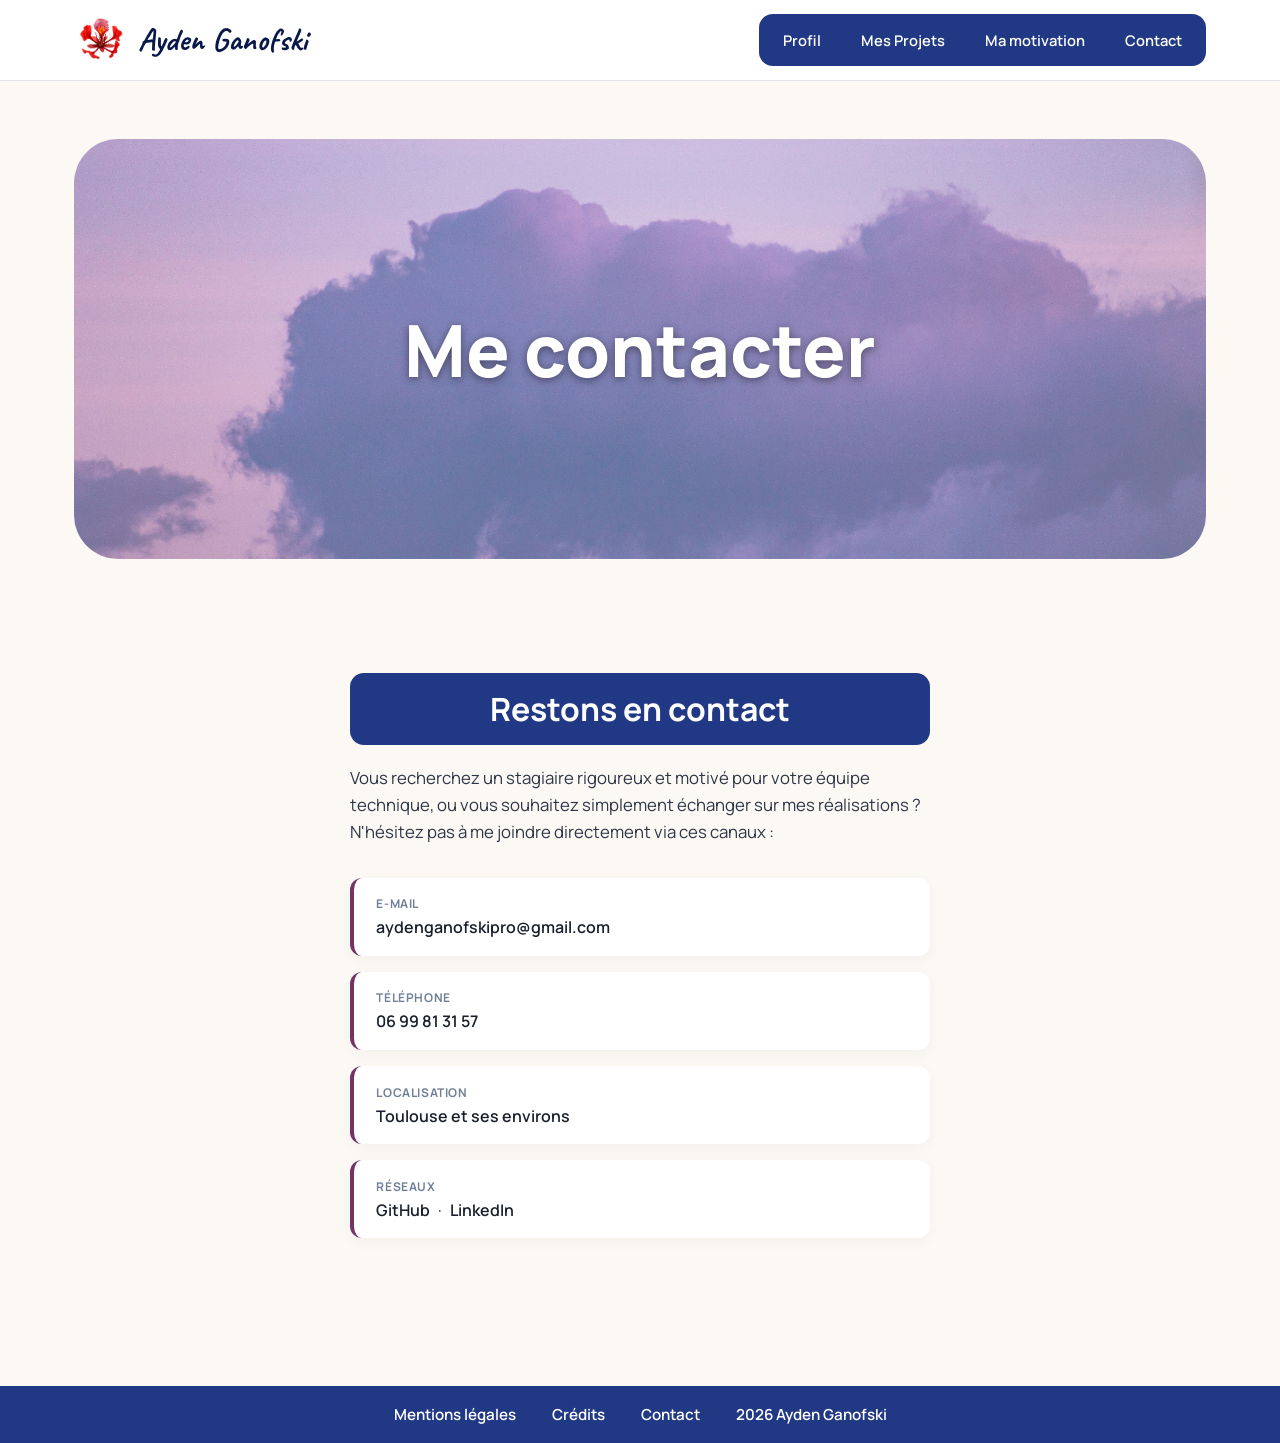
==== contact.html @ 8e7b8866 "Ajout des mentions légales et du contact" ====
<!DOCTYPE html>
<html lang="fr">

<head>
  <meta charset="UTF-8">
  <meta name="viewport" content="width=device-width, initial-scale=1, viewport-fit=cover">
  <title>Contact - Ayden Ganofski</title>
  <link rel="preconnect" href="https://fonts.googleapis.com">
  <link rel="preconnect" href="https://fonts.gstatic.com" crossorigin>
  <link
    href="https://fonts.googleapis.com/css2?family=Caveat:wght@600;700&family=Manrope:wght@400;500;600;700;800&display=swap"
    rel="stylesheet">
  <link rel="stylesheet" href="styles/base.css">
  <link rel="stylesheet" href="styles/contact.css">
  <link rel="icon" href="images/flamboyant.webp">
</head>

<body>
  <header>
    <div class="header-inner">
      <div class="brand">
        <img class="logo" src="images/flamboyant.webp" alt="Image d'une fleur de flamboyant" width="50" height="50" />
        <div class="name">Ayden Ganofski</div>
      </div>
      <nav aria-label="Navigation principale">
        <a href="index.html">Profil</a>
        <a href="projets.html">Mes Projets</a>
        <a href="motivations.html">Ma motivation</a>
        <a href="contact.html" class="active">Contact</a>
      </nav>
    </div>
  </header>

  <main>

    <section id="a-propos" class="hero reveal">
      <div class="imgblock" role="img" aria-label="Bureaux et échange">
        <h1>Me contacter</h1>
      </div>
    </section>

    <section class="reveal">
  <div class="contact-centered">
    <span class="full-title">Restons en contact</span>
    <p class="contact-intro">
      Vous recherchez un stagiaire rigoureux et motivé pour votre équipe technique, ou vous souhaitez simplement échanger sur mes réalisations&nbsp;? N'hésitez pas à me joindre directement via ces canaux&nbsp;:
    </p>

    <div class="contact-cards">
      <div class="contact-card">
        <span class="contact-label">E-mail</span>
        <a href="mailto:aydenganofskipro@gmail.com" class="contact-value">aydenganofskipro@gmail.com</a>
      </div>

      <div class="contact-card">
        <span class="contact-label">Téléphone</span>
        <a href="tel:+33699813157" class="contact-value">06 99 81 31 57</a>
      </div>

      <div class="contact-card">
        <span class="contact-label">Localisation</span>
        <span class="contact-value">Toulouse et ses environs</span>
      </div>

      <div class="contact-card">
        <span class="contact-label">Réseaux</span>
        <div class="contact-links">
          <a href="https://github.com/aydenganofski" target="_blank" rel="noopener noreferrer">GitHub</a>
          <span>·</span>
          <a href="https://www.linkedin.com/in/ayden-ganofski-54a507380" target="_blank" rel="noopener noreferrer">LinkedIn</a>
        </div>
      </div>
    </div>
  </div>
</section>

  </main>

  <footer>
    <div class="footer-inner">
      <a href="mentions_legales.html">Mentions légales</a>
      <a href="credit.html">Crédits</a>
      <a href="contact.html">Contact</a>
      <span>2026 Ayden Ganofski</span>
    </div>
  </footer>

</body>

</html>
---- styles/base.css ----
:root {
  --bg: #fcf8f3;
  --surface: #ffffff;
  --ink: #081849;
  --ink-soft: #5f3475;
  --line: rgba(8, 24, 73, 0.12);

  --rust: #893172;
  --nav: #213885;
  --nav-ink: #ffffff;
  --blue: #213885;
  --blue-soft: #cccacc;
}

@media (prefers-color-scheme: dark) {
  :root:not([data-theme="light"]) {
    --bg: #081849;
    --surface: #142252;
    --ink: #ecdfd2;
    --ink-soft: #cccacc;
    --line: rgba(236, 223, 210, 0.12);

    --rust: #893172;
    --nav: #5f3475;
    --nav-ink: #ecdfd2;
    --blue: #6e86e8;
    --blue-soft: #213885;
  }
}

:root[data-theme="dark"] {
  --bg: #081849;
  --surface: #142252;
  --ink: #ecdfd2;
  --ink-soft: #cccacc;
  --line: rgba(236, 223, 210, 0.12);

  --rust: #893172;
  --nav: #5f3475;
  --nav-ink: #ecdfd2;
  --blue: #6e86e8;
  --blue-soft: #213885;
}

*, *::before, *::after {
  box-sizing: border-box;
}

  html{ scroll-padding-top: 84px; scroll-behavior:smooth; }
  *{ box-sizing:border-box; }
  body{
    margin:0;
    min-height: 100vh;
    display: flex;
    flex-direction: column;
    background:var(--bg);
    color:var(--ink);
    font-family:'Manrope', system-ui, sans-serif;
    -webkit-font-smoothing:antialiased;
  }
  img, svg{ max-width:100%; display:block; }

  /* ---------- Header ---------- */
  header{
    position:sticky; top:0; z-index:50;
    background:var(--surface);
    border-bottom:1px solid var(--line);
    padding: env(safe-area-inset-top,0px) 0 0 0;
  }
  .header-inner{
    max-width:1180px; margin:0 auto;
    display:flex; align-items:center; justify-content:space-between;
    padding: 14px 24px; gap:24px; flex-wrap:wrap;
  }
  .brand{ display:flex; align-items:center; gap:14px; }
  .brand .avatar{
    width:52px; height:52px; border-radius:50%;
    background: radial-gradient(circle at 35% 30%, var(--blue-soft), var(--blue));
    flex:none;
  }
  .brand .name{
    font-family:'Caveat', cursive;
    font-weight:700;
    font-size:2rem;
    line-height:1;
  }
  nav{
    background:var(--nav);
    border-radius:14px;
    padding:6px;
    display:flex; gap:4px; flex-wrap:wrap;
  }
  nav a{
    color:var(--nav-ink);
    text-decoration:none;
    font-weight:600;
    font-size:0.92rem;
    padding:10px 18px;
    border-radius:14px;
    white-space:nowrap;
    transition: background 0.2s ease;
  }
  nav a:hover, nav a:focus-visible{ background: rgba(255,255,255,0.35); }
  nav a:focus-visible{ outline:2px solid var(--ink); outline-offset:2px; }

  /* ---------- Layout ---------- */
  main{ max-width:1180px; margin:0 auto; padding: 40px 24px 20px; flex: 1; width: 100%;}
  section{ padding: 18px 0 64px; scroll-margin-top: 84px; }

  /* Placeholder "image" blocks — remplacer par de vraies photos/illustrations */
  .imgblock{
    border-radius:44px;
    display:flex; align-items:flex-start;
    position:relative;
    overflow:hidden;
  }
  .imgblock::after{
    content: attr(data-label);
    position:absolute; bottom:14px; right:20px;
    font-size:0.72rem; letter-spacing:0.02em;
    color:rgba(255,255,255,0.75);
  }

.hero h1 {
  color: #fff;
  font-size: 4.5rem;
  margin: 0;
  font-weight: 800;
  text-shadow: 0 2px 8px rgba(0, 0, 0, 0.45);
}

.imgblock .credit {
  position: absolute;
  bottom: 10px;
  right: 12px;
  margin: 0;
  font-size: 0.72rem;
  color: rgba(255, 255, 255, 0.85);
  background: rgba(0, 0, 0, 0.5);
  backdrop-filter: blur(4px);
  padding: 4px 10px;
  border-radius: 6px;
  z-index: 2;
  text-decoration: none;
}

.imgblock .credit.left {
  right: auto;
  left: 12px;
}

.imgblock .credit a {
  color: #ffffff;
  text-decoration: underline;
  opacity: 0.9;
}

.imgblock .credit a:hover {
  opacity: 1;
}

.hero .credit a {
  color: #ffffff;
  text-decoration: underline;
  opacity: 0.9;
}

.hero .credit a:hover {
  opacity: 1;
}
    .full-title {
      display: block;
      width: 100%;
      text-align: center;
      background: var(--nav);
      color: #fff;
      font-weight: 700;
      font-size: 2rem;
      padding: 14px 20px;
      border-radius: 14px;
      margin: 0 0 20px;
    }

  .pill-title{
    display:inline-block;
    background:var(--rust);
    color:#fff;
    font-weight:700;
    font-size:1.3rem;
    padding:12px 26px;
    border-radius:14px;
    margin:0 0 20px;
  }
  .split{
    display:grid;
    grid-template-columns: 1.1fr 0.9fr;
    gap:40px;
    align-items:start;
  }
  .split p{
    color:var(--ink);
    line-height:1.7;
    max-width:62ch;
  }

  .split a{
    color:var(--ink);
    line-height:1.7;
    max-width:62ch;
  }

  .project-date {
  font-size: 0.9rem;
  color: #6c757d;
  margin: 3px 0 3px 0;
  font-weight: 500;
}

  @media (max-width:760px){
    .split{ grid-template-columns:1fr; }
  }

/* ---------- Parcours / Timeline ---------- */
.card-timeline {
  display: flex;
  flex-direction: column;
  gap: 18px;
}
.timeline-entry {
  background: var(--surface);
  border: 1px solid var(--line);
  border-left: 4px solid var(--rust);
  border-radius: 12px;
  padding: 16px 20px;
}
.timeline-date {
  font-size: 0.78rem;
  font-weight: 700;
  text-transform: uppercase;
  color: var(--rust);
  letter-spacing: 0.04em;
}
.timeline-entry h3 {
  margin: 4px 0 2px;
  font-size: 1.1rem;
  color: var(--ink);
}
.timeline-entry .institution {
  margin: 0 0 8px;
  font-size: 0.88rem;
  color: var(--ink-soft);
  font-weight: 600;
}
.timeline-entry p {
  margin: 0;
  font-size: 0.9rem;
  line-height: 1.5;
}

/* ---------- Compétences (Badges & Cartes) ---------- */
.skills-wrapper {
  display: grid;
  grid-template-columns: repeat(auto-fit, minmax(280px, 1fr));
  gap: 20px;
  margin-top: 10px;
}
.skills-card {
  background: var(--surface);
  border: 1px solid var(--line);
  border-radius: 16px;
  padding: 24px;
}
.skills-card h3 {
  margin: 0 0 16px;
  font-size: 1.15rem;
  color: var(--ink);
}
.badge-group {
  display: flex;
  flex-wrap: wrap;
  gap: 8px;
}
.badge {
  background: var(--bg);
  border: 1px solid var(--line);
  color: var(--ink);
  font-size: 0.85rem;
  font-weight: 600;
  padding: 6px 12px;
  border-radius: 8px;
  transition: transform 0.15s ease, background 0.15s ease;
}
.badge:hover {
  transform: translateY(-2px);
  border-color: var(--rust);
}
.badge.highlight {
  background: rgba(137, 49, 114, 0.08);
  border-color: rgba(137, 49, 114, 0.25);
  color: var(--rust);
}

/* ---------- Centres d'intérêt ---------- */
.interests-grid {
  display: grid;
  grid-template-columns: repeat(auto-fit, minmax(240px, 1fr));
  gap: 20px;
}
.interest-card {
  background: var(--surface);
  border: 1px solid var(--line);
  border-radius: 16px;
  padding: 24px;
  transition: transform 0.2s ease, box-shadow 0.2s ease;
}
.interest-card:hover {
  transform: translateY(-3px);
  box-shadow: 0 6px 16px rgba(0, 0, 0, 0.06);
}
.interest-icon {
  font-size: 2rem;
  display: inline-block;
  margin-bottom: 10px;
}
.interest-card h3 {
  margin: 0 0 8px;
  font-size: 1.1rem;
  color: var(--ink);
}
.interest-card p {
  margin: 0;
  font-size: 0.9rem;
  color: var(--ink-soft);
  line-height: 1.5;
}

/* ---------- Bouton de transition vers la section suivante ---------- */
.next-step-section {
  padding: 40px 0 20px;
}
.next-step-card {
  background: var(--surface);
  border: 1px solid var(--line);
  border-radius: 24px;
  padding: 44px 30px;
  text-align: center;
  display: flex;
  flex-direction: column;
  align-items: center;
  gap: 16px;
  box-shadow: 0 4px 20px rgba(0, 0, 0, 0.03);
}
.next-step-card h2 {
  margin: 0;
  font-size: 1.6rem;
  color: var(--ink);
  font-weight: 800;
}
.next-step-card p {
  margin: 0;
  max-width: 55ch;
  color: var(--ink-soft);
  font-size: 1.05rem;
}
.next-btn {
  display: inline-flex;
  align-items: center;
  gap: 10px;
  background: var(--rust);
  color: #ffffff;
  text-decoration: none;
  font-weight: 700;
  font-size: 1.05rem;
  padding: 14px 32px;
  border-radius: 50px;
  margin-top: 10px;
  box-shadow: 0 4px 14px rgba(137, 49, 114, 0.35);
  transition: transform 0.2s ease, filter 0.2s ease;
}
.next-btn:hover {
  transform: translateY(-2px);
  filter: brightness(1.1);
}
.next-btn svg {
  transition: transform 0.2s ease;
}
.next-btn:hover svg {
  transform: translateX(4px);
}

  /* ---------- Footer ---------- */
  footer{
    background:var(--nav);
    color:var(--nav-ink);
    padding: 18px 24px calc(18px + env(safe-area-inset-bottom,0px));
  }
  .footer-inner{
    max-width:1180px; margin:0 auto;
    display:flex; justify-content:center; gap:36px;
    font-weight:600; font-size:0.95rem;
    flex-wrap:wrap;
  }
  footer a{ color:inherit; text-decoration:none; }
  footer a:hover{ text-decoration:underline; }

  /* ---------- Scroll reveal  ---------- */
  @keyframes reveal-up{
    from{ opacity:0; transform: translateY(28px); }
    to{ opacity:1; transform: translateY(0); }
  }
  @supports (animation-timeline: view()){
    .reveal{
      animation: reveal-up linear both;
      animation-timeline: view();
      animation-range: entry 0% cover 30%;
    }
  }
  @media (prefers-reduced-motion: reduce){
    .reveal{ animation:none !important; }
  }
---- styles/contact.css ----
/* Hero */
.hero .imgblock {
  min-height: 420px;
  padding: 44px;
  position: relative;
  overflow: hidden;

  display: flex;
  justify-content: center;
  align-items: center;
  text-align: center;
}

.hero .imgblock::before {
  content: "";
  position: absolute;
  inset: 0;
  background-image: url("../images/fond_nuage.jpg");
  background-size: cover;
  background-position: center;
  background-repeat: no-repeat;
  opacity: 0.66;
  z-index: 1;
}

.hero h1 {
  position: relative;
  z-index: 2;
  color: #fff;
  font-size: 4.5rem;
  margin: 0;
  font-weight: 800;
}

.contact-centered {
  max-width: 620px;
  margin: 0 auto;
  text-align: center;
  padding: 2rem 1.25rem 4rem;
}

.contact-centered .pill-title {
  display: inline-block;
  margin-bottom: 1.25rem;
}

.contact-intro {
  font-size: 1.05rem;
  color: #2d3748;
  line-height: 1.6;
  margin: 0 auto 2rem;
  text-align: left;
}

/* Pile de cartes */
.contact-cards {
  display: flex;
  flex-direction: column;
  gap: 1rem;
  text-align: left;
}

.contact-card {
  background: #ffffff;
  border-radius: 12px;
  padding: 1.1rem 1.4rem;
  box-shadow: 0 4px 15px rgba(0, 0, 0, 0.04);
  border-left: 4px solid #733369;
  display: flex;
  flex-direction: column;
  gap: 0.25rem;
  transition: transform 0.2s ease, box-shadow 0.2s ease;
}

.contact-card:hover {
  transform: translateY(-2px);
  box-shadow: 0 6px 20px rgba(0, 0, 0, 0.07);
}

.contact-label {
  font-size: 0.75rem;
  text-transform: uppercase;
  letter-spacing: 0.05em;
  font-weight: 700;
  color: #718096;
}

.contact-value,
.contact-links a {
  color: #1a202c;
  text-decoration: none;
  font-weight: 600;
  font-size: 1rem;
  transition: color 0.2s ease;
}

.contact-value:hover,
.contact-links a:hover {
  color: #733369;
}

.contact-links {
  display: flex;
  align-items: center;
  gap: 0.5rem;
}
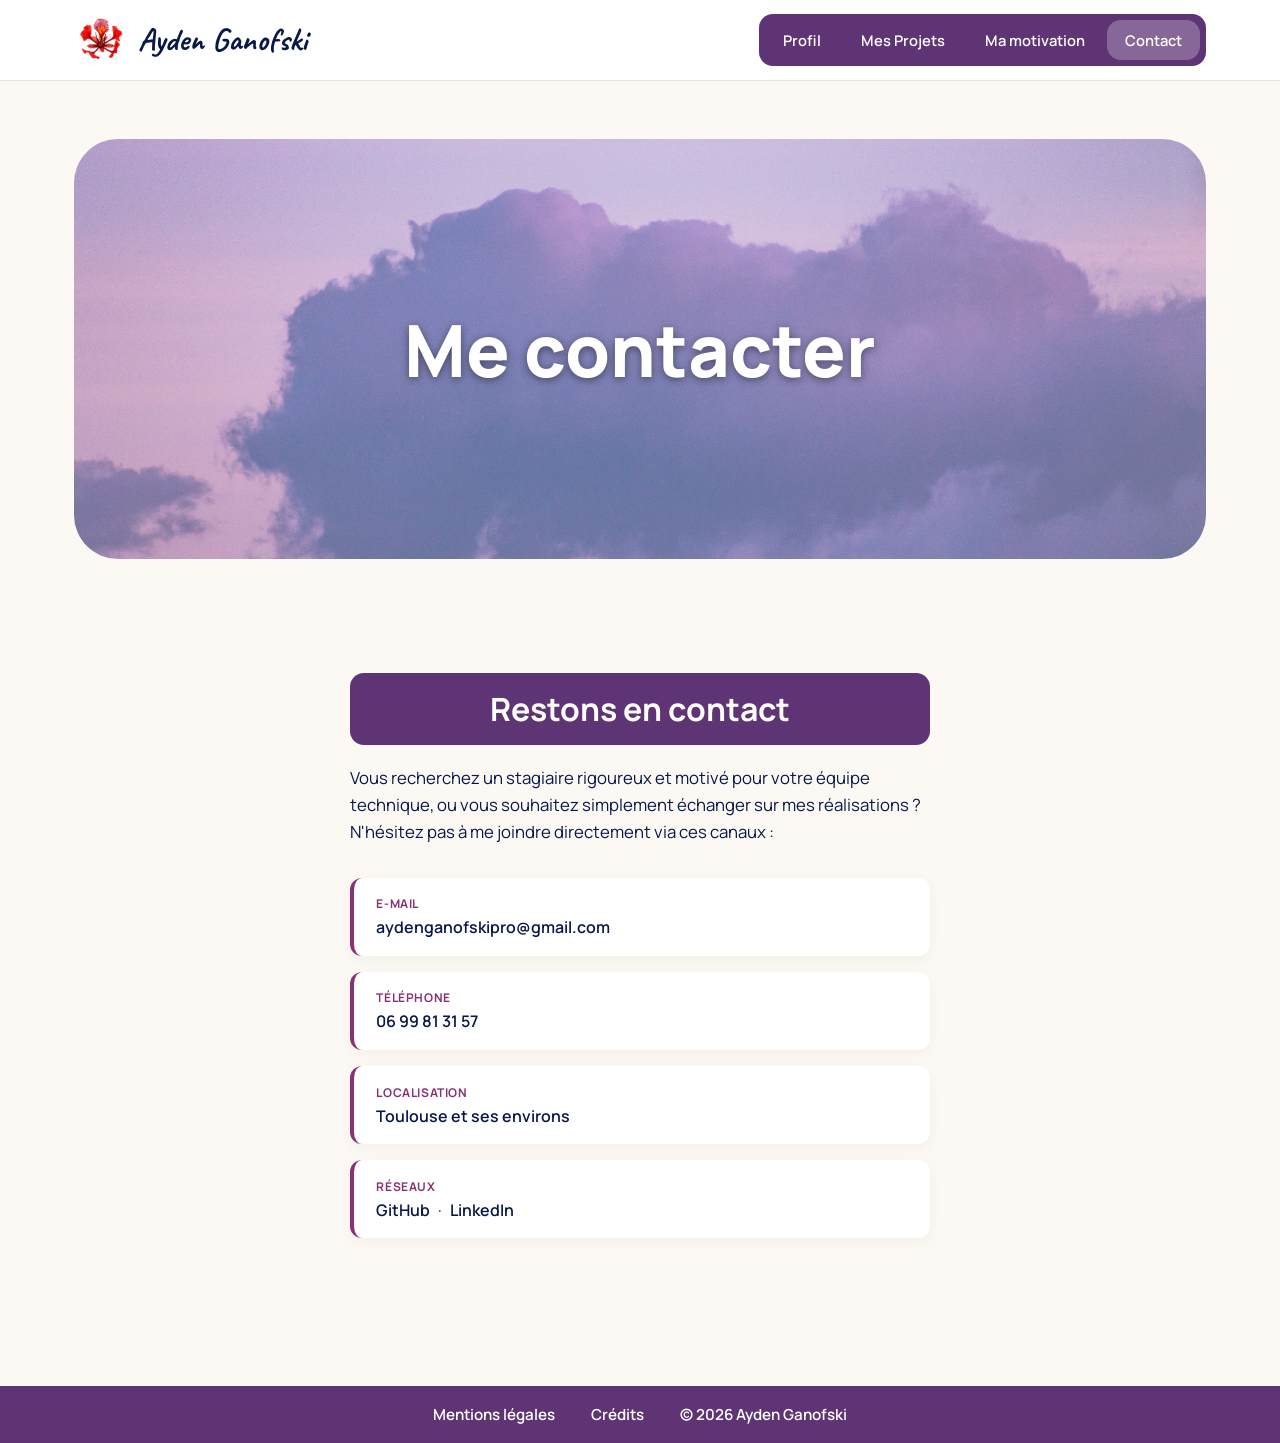
==== commit 9aec1e05: "Nettoyage de code, remplacement de caractère et d'image" ====
--- a/contact.html
+++ b/contact.html
@@ -19,7 +19,7 @@
   <header>
     <div class="header-inner">
       <div class="brand">
-        <img class="logo" src="images/flamboyant.webp" alt="Image d'une fleur de flamboyant" width="50" height="50" />
+        <img class="logo" src="images/flamboyant.webp" alt="Image d'une fleur de flamboyant" width="50" height="50">
         <div class="name">Ayden Ganofski</div>
       </div>
       <nav aria-label="Navigation principale">
@@ -33,17 +33,17 @@
 
   <main>
 
-    <section id="a-propos" class="hero reveal">
-      <div class="imgblock" role="img" aria-label="Bureaux et échange">
+    <section class="hero reveal">
+      <div class="imgblock">
         <h1>Me contacter</h1>
       </div>
     </section>
 
     <section class="reveal">
   <div class="contact-centered">
-    <span class="full-title">Restons en contact</span>
+    <h2 class="full-title">Restons en contact</h2>
     <p class="contact-intro">
-      Vous recherchez un stagiaire rigoureux et motivé pour votre équipe technique, ou vous souhaitez simplement échanger sur mes réalisations&nbsp;? N'hésitez pas à me joindre directement via ces canaux&nbsp;:
+      Vous recherchez un stagiaire rigoureux et motiv&eacute; pour votre &eacute;quipe technique, ou vous souhaitez simplement &eacute;changer sur mes r&eacute;alisations&nbsp;? N'h&eacute;sitez pas &agrave; me joindre directement via ces canaux&nbsp;:
     </p>
 
     <div class="contact-cards">
@@ -53,7 +53,7 @@
       </div>
 
       <div class="contact-card">
-        <span class="contact-label">Téléphone</span>
+        <span class="contact-label">T&eacute;l&eacute;phone</span>
         <a href="tel:+33699813157" class="contact-value">06 99 81 31 57</a>
       </div>
 
@@ -63,10 +63,10 @@
       </div>
 
       <div class="contact-card">
-        <span class="contact-label">Réseaux</span>
+        <span class="contact-label">R&eacute;seaux</span>
         <div class="contact-links">
           <a href="https://github.com/aydenganofski" target="_blank" rel="noopener noreferrer">GitHub</a>
-          <span>·</span>
+          <span>&middot;</span>
           <a href="https://www.linkedin.com/in/ayden-ganofski-54a507380" target="_blank" rel="noopener noreferrer">LinkedIn</a>
         </div>
       </div>
@@ -78,10 +78,9 @@
 
   <footer>
     <div class="footer-inner">
-      <a href="mentions_legales.html">Mentions légales</a>
-      <a href="credit.html">Crédits</a>
-      <a href="contact.html">Contact</a>
-      <span>2026 Ayden Ganofski</span>
+      <a href="mentions_legales.html">Mentions l&eacute;gales</a>
+      <a href="credit.html">Cr&eacute;dits</a>
+      <span>&copy; 2026 Ayden Ganofski</span>
     </div>
   </footer>
 
--- a/styles/base.css
+++ b/styles/base.css
@@ -3,21 +3,24 @@
   --surface: #ffffff;
   --ink: #081849;
   --ink-soft: #5f3475;
+  --link: #293b83;
   --line: rgba(8, 24, 73, 0.12);
 
   --rust: #893172;
-  --nav: #213885;
+  --nav: #5f3475;
   --nav-ink: #ffffff;
   --blue: #213885;
   --blue-soft: #cccacc;
 }
 
+/* Thème sombre : regroupement media query et data-attribute */
 @media (prefers-color-scheme: dark) {
   :root:not([data-theme="light"]) {
     --bg: #081849;
     --surface: #142252;
     --ink: #ecdfd2;
     --ink-soft: #cccacc;
+    --link: #a0b1f3;
     --line: rgba(236, 223, 210, 0.12);
 
     --rust: #893172;
@@ -33,6 +36,7 @@
   --surface: #142252;
   --ink: #ecdfd2;
   --ink-soft: #cccacc;
+  --link: #a0b1f3;
   --line: rgba(236, 223, 210, 0.12);
 
   --rust: #893172;
@@ -46,87 +50,150 @@
   box-sizing: border-box;
 }
 
-  html{ scroll-padding-top: 84px; scroll-behavior:smooth; }
-  *{ box-sizing:border-box; }
-  body{
-    margin:0;
-    min-height: 100vh;
-    display: flex;
-    flex-direction: column;
-    background:var(--bg);
-    color:var(--ink);
-    font-family:'Manrope', system-ui, sans-serif;
-    -webkit-font-smoothing:antialiased;
-  }
-  img, svg{ max-width:100%; display:block; }
-
-  /* ---------- Header ---------- */
-  header{
-    position:sticky; top:0; z-index:50;
-    background:var(--surface);
-    border-bottom:1px solid var(--line);
-    padding: env(safe-area-inset-top,0px) 0 0 0;
-  }
-  .header-inner{
-    max-width:1180px; margin:0 auto;
-    display:flex; align-items:center; justify-content:space-between;
-    padding: 14px 24px; gap:24px; flex-wrap:wrap;
-  }
-  .brand{ display:flex; align-items:center; gap:14px; }
-  .brand .avatar{
-    width:52px; height:52px; border-radius:50%;
-    background: radial-gradient(circle at 35% 30%, var(--blue-soft), var(--blue));
-    flex:none;
-  }
-  .brand .name{
-    font-family:'Caveat', cursive;
-    font-weight:700;
-    font-size:2rem;
-    line-height:1;
-  }
-  nav{
-    background:var(--nav);
-    border-radius:14px;
-    padding:6px;
-    display:flex; gap:4px; flex-wrap:wrap;
-  }
-  nav a{
-    color:var(--nav-ink);
-    text-decoration:none;
-    font-weight:600;
-    font-size:0.92rem;
-    padding:10px 18px;
-    border-radius:14px;
-    white-space:nowrap;
-    transition: background 0.2s ease;
-  }
-  nav a:hover, nav a:focus-visible{ background: rgba(255,255,255,0.35); }
-  nav a:focus-visible{ outline:2px solid var(--ink); outline-offset:2px; }
-
-  /* ---------- Layout ---------- */
-  main{ max-width:1180px; margin:0 auto; padding: 40px 24px 20px; flex: 1; width: 100%;}
-  section{ padding: 18px 0 64px; scroll-margin-top: 84px; }
-
-  /* Placeholder "image" blocks — remplacer par de vraies photos/illustrations */
-  .imgblock{
-    border-radius:44px;
-    display:flex; align-items:flex-start;
-    position:relative;
-    overflow:hidden;
-  }
-  .imgblock::after{
-    content: attr(data-label);
-    position:absolute; bottom:14px; right:20px;
-    font-size:0.72rem; letter-spacing:0.02em;
-    color:rgba(255,255,255,0.75);
-  }
+html { 
+  scroll-padding-top: 84px; 
+  scroll-behavior: smooth; 
+}
+
+body {
+  margin: 0;
+  min-height: 100vh;
+  display: flex;
+  flex-direction: column;
+  background: var(--bg);
+  color: var(--ink);
+  font-family: 'Manrope', system-ui, sans-serif;
+  -webkit-font-smoothing: antialiased;
+}
+
+img, svg { 
+  max-width: 100%; 
+  display: block; 
+}
+
+/* ---------- Header ---------- */
+header {
+  position: sticky; 
+  top: 0; 
+  z-index: 50;
+  background: var(--surface);
+  border-bottom: 1px solid var(--line);
+  padding: env(safe-area-inset-top, 0px) 0 0 0;
+}
+
+.header-inner {
+  max-width: 1180px; 
+  margin: 0 auto;
+  display: flex; 
+  align-items: center; 
+  justify-content: space-between;
+  padding: 14px 24px; 
+  gap: 24px; 
+  flex-wrap: wrap;
+}
+
+.brand { 
+  display: flex; 
+  align-items: center; 
+  gap: 14px; 
+}
+
+.brand .logo {
+  border-radius: 50%;
+  flex: none;
+}
+
+.brand .name {
+  font-family: 'Caveat', cursive;
+  font-weight: 700;
+  font-size: 2rem;
+  line-height: 1;
+}
+
+nav {
+  background: var(--nav);
+  border-radius: 14px;
+  padding: 6px;
+  display: flex; 
+  gap: 4px; 
+  flex-wrap: wrap;
+}
+
+nav a {
+  color: var(--nav-ink);
+  text-decoration: none;
+  font-weight: 600;
+  font-size: 0.92rem;
+  padding: 10px 18px;
+  border-radius: 14px;
+  white-space: nowrap;
+  transition: background 0.2s ease;
+}
+
+nav a:hover, 
+nav a:focus-visible,
+nav a.active { 
+  background: rgba(255, 255, 255, 0.25); 
+}
+
+nav a:focus-visible { 
+  outline: 2px solid var(--ink); 
+  outline-offset: 2px; 
+}
+
+/* ---------- Layout global ---------- */
+main { 
+  max-width: 1180px; 
+  margin: 0 auto; 
+  padding: 40px 24px 20px; 
+  flex: 1; 
+  width: 100%;
+}
+
+section { 
+  padding: 18px 0 64px; 
+  scroll-margin-top: 84px; 
+}
+
+/* ---------- Hero ---------- */
+.hero .imgblock {
+  min-height: 420px;
+  padding: 44px;
+  position: relative;
+  overflow: hidden;
+  display: flex;
+  justify-content: center;
+  align-items: center;
+  text-align: center;
+}
+
+.hero .imgblock::before {
+  content: "";
+  position: absolute;
+  inset: 0;
+  background-size: cover;
+  background-position: center;
+  background-repeat: no-repeat;
+  z-index: 1;
+}
 
 .hero h1 {
+  position: relative;
+  z-index: 2;
   color: #fff;
   font-size: 4.5rem;
   margin: 0;
   font-weight: 800;
   text-shadow: 0 2px 8px rgba(0, 0, 0, 0.45);
+}
+
+/* ---------- Blocs d'images & crédits ---------- */
+.imgblock {
+  border-radius: 44px;
+  display: flex; 
+  align-items: flex-start;
+  position: relative;
+  overflow: hidden;
 }
 
 .imgblock .credit {
@@ -141,7 +208,6 @@
   padding: 4px 10px;
   border-radius: 6px;
   z-index: 2;
-  text-decoration: none;
 }
 
 .imgblock .credit.left {
@@ -149,83 +215,73 @@
   left: 12px;
 }
 
-.imgblock .credit a {
+.credit a {
   color: #ffffff;
   text-decoration: underline;
   opacity: 0.9;
 }
 
-.imgblock .credit a:hover {
+.credit a:hover {
   opacity: 1;
 }
 
-.hero .credit a {
-  color: #ffffff;
-  text-decoration: underline;
-  opacity: 0.9;
-}
-
-.hero .credit a:hover {
-  opacity: 1;
-}
-    .full-title {
-      display: block;
-      width: 100%;
-      text-align: center;
-      background: var(--nav);
-      color: #fff;
-      font-weight: 700;
-      font-size: 2rem;
-      padding: 14px 20px;
-      border-radius: 14px;
-      margin: 0 0 20px;
-    }
-
-  .pill-title{
-    display:inline-block;
-    background:var(--rust);
-    color:#fff;
-    font-weight:700;
-    font-size:1.3rem;
-    padding:12px 26px;
-    border-radius:14px;
-    margin:0 0 20px;
-  }
-  .split{
-    display:grid;
-    grid-template-columns: 1.1fr 0.9fr;
-    gap:40px;
-    align-items:start;
-  }
-  .split p{
-    color:var(--ink);
-    line-height:1.7;
-    max-width:62ch;
-  }
-
-  .split a{
-    color:var(--ink);
-    line-height:1.7;
-    max-width:62ch;
-  }
-
-  .project-date {
+.pill-title {
+  display: inline-block;
+  background: var(--rust);
+  color: #fff;
+  font-weight: 700;
+  font-size: 1.3rem;
+  padding: 12px 26px;
+  border-radius: 14px;
+  margin: 0 0 20px;
+}
+
+.full-title {
+  display: block;
+  width: 100%;
+  text-align: center;
+  background: var(--nav);
+  color: #fff;
+  font-weight: 700;
+  font-size: 2rem;
+  padding: 14px 20px;
+  border-radius: 14px;
+  margin: 0 0 20px;
+}
+
+.split {
+  display: grid;
+  grid-template-columns: 1.1fr 0.9fr;
+  gap: 40px;
+  align-items: start;
+}
+
+.split p, 
+.split a {
+  color: var(--ink);
+  line-height: 1.7;
+  max-width: 62ch;
+}
+
+.project-date {
   font-size: 0.9rem;
   color: #6c757d;
   margin: 3px 0 3px 0;
   font-weight: 500;
 }
 
-  @media (max-width:760px){
-    .split{ grid-template-columns:1fr; }
-  }
-
-/* ---------- Parcours / Timeline ---------- */
+@media (max-width: 760px) {
+  .split { grid-template-columns: 1fr; }
+  .hero h1 { font-size: 3rem; }
+}
+
+/* ---------- Timeline ---------- */
 .card-timeline {
   display: flex;
   flex-direction: column;
   gap: 18px;
 }
+
 .timeline-entry {
   background: var(--surface);
   border: 1px solid var(--line);
@@ -233,6 +289,7 @@
   border-radius: 12px;
   padding: 16px 20px;
 }
+
 .timeline-date {
   font-size: 0.78rem;
   font-weight: 700;
@@ -240,46 +297,53 @@
   color: var(--rust);
   letter-spacing: 0.04em;
 }
+
 .timeline-entry h3 {
   margin: 4px 0 2px;
   font-size: 1.1rem;
   color: var(--ink);
 }
+
 .timeline-entry .institution {
   margin: 0 0 8px;
   font-size: 0.88rem;
   color: var(--ink-soft);
   font-weight: 600;
 }
+
 .timeline-entry p {
   margin: 0;
   font-size: 0.9rem;
   line-height: 1.5;
 }
 
-/* ---------- Compétences (Badges & Cartes) ---------- */
+/* ---------- Compétences (Profil) ---------- */
 .skills-wrapper {
   display: grid;
   grid-template-columns: repeat(auto-fit, minmax(280px, 1fr));
   gap: 20px;
   margin-top: 10px;
 }
+
 .skills-card {
   background: var(--surface);
   border: 1px solid var(--line);
   border-radius: 16px;
   padding: 24px;
 }
+
 .skills-card h3 {
   margin: 0 0 16px;
   font-size: 1.15rem;
   color: var(--ink);
 }
+
 .badge-group {
   display: flex;
   flex-wrap: wrap;
   gap: 8px;
 }
+
 .badge {
   background: var(--bg);
   border: 1px solid var(--line);
@@ -288,56 +352,19 @@
   font-weight: 600;
   padding: 6px 12px;
   border-radius: 8px;
-  transition: transform 0.15s ease, background 0.15s ease;
-}
+  transition: transform 0.15s ease, border-color 0.15s ease;
+}
+
 .badge:hover {
   transform: translateY(-2px);
   border-color: var(--rust);
 }
-.badge.highlight {
-  background: rgba(137, 49, 114, 0.08);
-  border-color: rgba(137, 49, 114, 0.25);
-  color: var(--rust);
-}
-
-/* ---------- Centres d'intérêt ---------- */
-.interests-grid {
-  display: grid;
-  grid-template-columns: repeat(auto-fit, minmax(240px, 1fr));
-  gap: 20px;
-}
-.interest-card {
-  background: var(--surface);
-  border: 1px solid var(--line);
-  border-radius: 16px;
-  padding: 24px;
-  transition: transform 0.2s ease, box-shadow 0.2s ease;
-}
-.interest-card:hover {
-  transform: translateY(-3px);
-  box-shadow: 0 6px 16px rgba(0, 0, 0, 0.06);
-}
-.interest-icon {
-  font-size: 2rem;
-  display: inline-block;
-  margin-bottom: 10px;
-}
-.interest-card h3 {
-  margin: 0 0 8px;
-  font-size: 1.1rem;
-  color: var(--ink);
-}
-.interest-card p {
-  margin: 0;
-  font-size: 0.9rem;
-  color: var(--ink-soft);
-  line-height: 1.5;
-}
-
-/* ---------- Bouton de transition vers la section suivante ---------- */
+
+/* ---------- Bannière Next Step ---------- */
 .next-step-section {
   padding: 40px 0 20px;
 }
+
 .next-step-card {
   background: var(--surface);
   border: 1px solid var(--line);
@@ -350,18 +377,21 @@
   gap: 16px;
   box-shadow: 0 4px 20px rgba(0, 0, 0, 0.03);
 }
+
 .next-step-card h2 {
   margin: 0;
   font-size: 1.6rem;
   color: var(--ink);
   font-weight: 800;
 }
+
 .next-step-card p {
   margin: 0;
   max-width: 55ch;
   color: var(--ink-soft);
   font-size: 1.05rem;
 }
+
 .next-btn {
   display: inline-flex;
   align-items: center;
@@ -377,44 +407,53 @@
   box-shadow: 0 4px 14px rgba(137, 49, 114, 0.35);
   transition: transform 0.2s ease, filter 0.2s ease;
 }
+
 .next-btn:hover {
   transform: translateY(-2px);
   filter: brightness(1.1);
 }
-.next-btn svg {
-  transition: transform 0.2s ease;
-}
-.next-btn:hover svg {
-  transform: translateX(4px);
-}
-
-  /* ---------- Footer ---------- */
-  footer{
-    background:var(--nav);
-    color:var(--nav-ink);
-    padding: 18px 24px calc(18px + env(safe-area-inset-bottom,0px));
+
+/* ---------- Footer ---------- */
+footer {
+  background: var(--nav);
+  color: var(--nav-ink);
+  padding: 18px 24px calc(18px + env(safe-area-inset-bottom, 0px));
+}
+
+.footer-inner {
+  max-width: 1180px; 
+  margin: 0 auto;
+  display: flex; 
+  justify-content: center; 
+  gap: 36px;
+  font-weight: 600; 
+  font-size: 0.95rem;
+  flex-wrap: wrap;
+}
+
+footer a { 
+  color: inherit; 
+  text-decoration: none; 
+}
+
+footer a:hover { 
+  text-decoration: underline; 
+}
+
+/* ---------- Scroll reveal ---------- */
+@keyframes reveal-up {
+  from { opacity: 0; transform: translateY(28px); }
+  to { opacity: 1; transform: translateY(0); }
+}
+
+@supports (animation-timeline: view()) {
+  .reveal {
+    animation: reveal-up linear both;
+    animation-timeline: view();
+    animation-range: entry 0% cover 30%;
   }
-  .footer-inner{
-    max-width:1180px; margin:0 auto;
-    display:flex; justify-content:center; gap:36px;
-    font-weight:600; font-size:0.95rem;
-    flex-wrap:wrap;
-  }
-  footer a{ color:inherit; text-decoration:none; }
-  footer a:hover{ text-decoration:underline; }
-
-  /* ---------- Scroll reveal  ---------- */
-  @keyframes reveal-up{
-    from{ opacity:0; transform: translateY(28px); }
-    to{ opacity:1; transform: translateY(0); }
-  }
-  @supports (animation-timeline: view()){
-    .reveal{
-      animation: reveal-up linear both;
-      animation-timeline: view();
-      animation-range: entry 0% cover 30%;
-    }
-  }
-  @media (prefers-reduced-motion: reduce){
-    .reveal{ animation:none !important; }
-  }+}
+
+@media (prefers-reduced-motion: reduce) {
+  .reveal { animation: none !important; }
+}
--- a/styles/contact.css
+++ b/styles/contact.css
@@ -1,35 +1,6 @@
-  /* Hero */
-.hero .imgblock {
-  min-height: 420px;
-  padding: 44px;
-  position: relative;
-  overflow: hidden;
-
-  display: flex;
-  justify-content: center;
-  align-items: center;
-  text-align: center;
-}
-
 .hero .imgblock::before {
-  content: "";
-  position: absolute;
-  inset: 0;
-  background-image: url("../images/fond_nuage.jpg");
-  background-size: cover;
-  background-position: center;
-  background-repeat: no-repeat;
+  background-image: url("../images/fond_nuage.webp");
   opacity: 0.66;
-  z-index: 1;
-}
-
-.hero h1 {
-  position: relative;
-  z-index: 2;
-  color: #fff;
-  font-size: 4.5rem;
-  margin: 0;
-  font-weight: 800;
 }
 
 .contact-centered {
@@ -46,7 +17,7 @@
 
 .contact-intro {
   font-size: 1.05rem;
-  color: #2d3748;
+  color: var(--ink);
   line-height: 1.6;
   margin: 0 auto 2rem;
   text-align: left;
@@ -61,11 +32,11 @@
 }
 
 .contact-card {
-  background: #ffffff;
+  background: var(--surface);
   border-radius: 12px;
   padding: 1.1rem 1.4rem;
   box-shadow: 0 4px 15px rgba(0, 0, 0, 0.04);
-  border-left: 4px solid #733369;
+  border-left: 4px solid var(--rust);
   display: flex;
   flex-direction: column;
   gap: 0.25rem;
@@ -82,21 +53,16 @@
   text-transform: uppercase;
   letter-spacing: 0.05em;
   font-weight: 700;
-  color: #718096;
+  color: var(--rust);
 }
 
 .contact-value,
 .contact-links a {
-  color: #1a202c;
+  color: var(--ink);
   text-decoration: none;
   font-weight: 600;
   font-size: 1rem;
   transition: color 0.2s ease;
-}
-
-.contact-value:hover,
-.contact-links a:hover {
-  color: #733369;
 }
 
 .contact-links {
